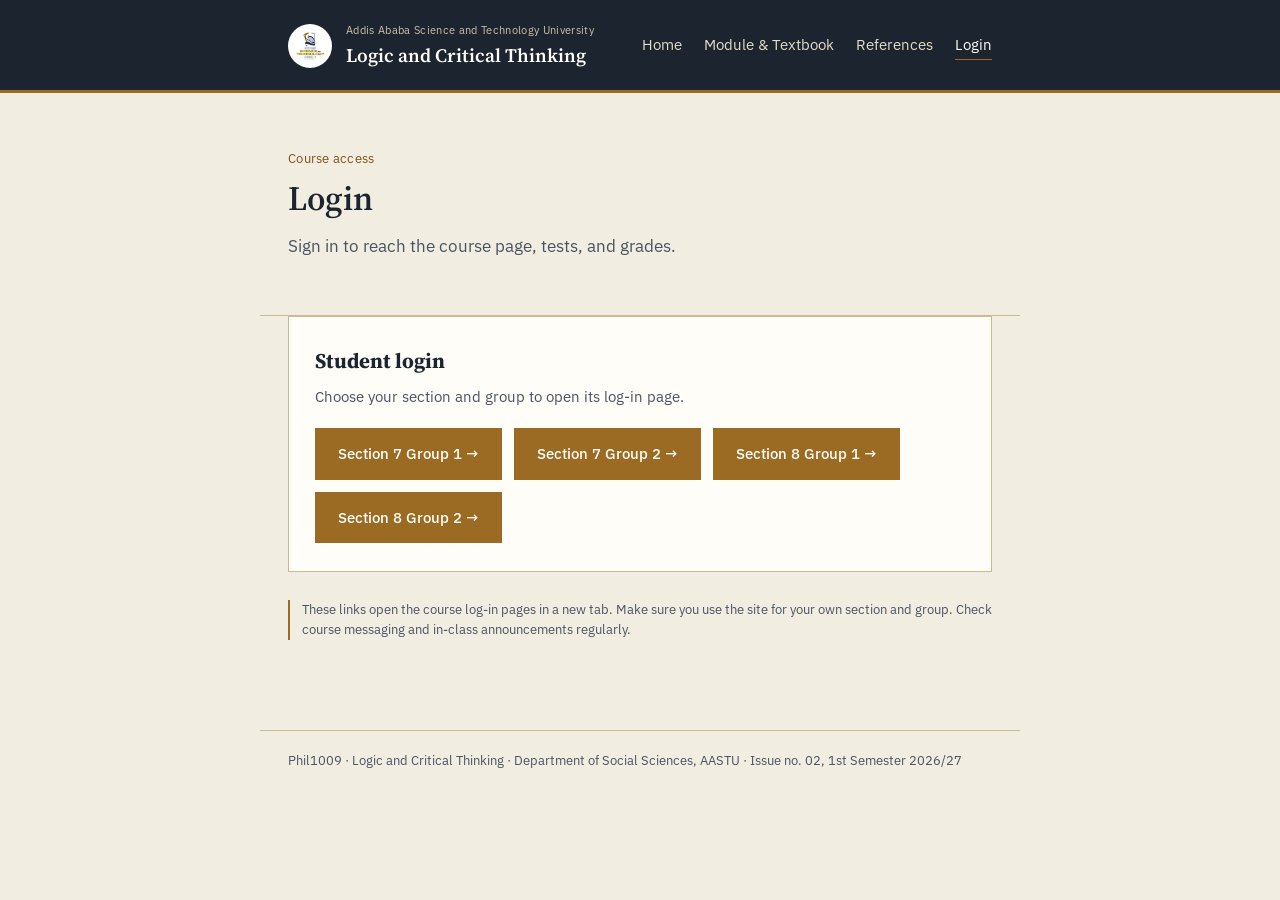
==== account.html @ 27c0beb8 "updte account page" ====
<!DOCTYPE html>
<html lang="en">
<head>
<meta charset="UTF-8">
<meta name="viewport" content="width=device-width, initial-scale=1.0">
<title>Login — Phil1009</title>
<link rel="stylesheet" href="style.css">
</head>
<body>

<header class="site">
  <div class="header-inner">
    <div class="brand">
      <img class="seal" src="logo.jpg" alt="Addis Ababa Science and Technology University logo">
      <div class="brand-text">
        <p class="university">Addis Ababa Science and Technology University</p>
        <p class="course">Logic and Critical Thinking</p>
      </div>
    </div>
    <nav class="site">
      <a href="index.html">Home</a>
      <a href="module.html">Module &amp; Textbook</a>
      <a href="references.html">References</a>
      <a href="account.html" class="current">Login</a>
    </nav>
  </div>
</header>

<main>
  <section class="hero wrap" style="padding-bottom: 30px;">
    <p class="code">Course access</p>
    <h1 style="font-size: 34px;">Login</h1>
    <p class="lede">Sign in to reach the course page, tests, and grades.</p>
  </section>

  <section class="wrap" style="padding-bottom: 60px;">
    <div class="account-card">
      <h2>Student login</h2>
      <p>Choose your section and group to open its log-in page.</p>
      <div style="display: flex; flex-wrap: wrap; gap: 12px;">
        <a class="btn btn-gold" href="https://section7group1.moodiy.app/login/index.php" target="_blank" rel="noopener">Section 7 Group 1 &rarr;</a>
        <a class="btn btn-gold" href="https://section7group2.moodiy.app/login/index.php" target="_blank" rel="noopener">Section 7 Group 2 &rarr;</a>
        <a class="btn btn-gold" href="https://section8group1.moodiy.com/login/index.php" target="_blank" rel="noopener">Section 8 Group 1 &rarr;</a>
        <a class="btn btn-gold" href="https://section8group2.moodiy.app/login/index.php" target="_blank" rel="noopener">Section 8 Group 2 &rarr;</a>
      </div>
    </div>
    <p class="note" style="margin-top: 28px;">These links open the course log-in pages in a new tab. Make sure you use the site for your own section and group. Check course messaging and in-class announcements regularly.</p>
  </section>
</main>

<footer class="site">
  <div class="wrap">
    Phil1009 · Logic and Critical Thinking · Department of Social Sciences, AASTU · Issue no. 02, 1st Semester 2026/27
  </div>
</footer>

</body>
</html>
---- style.css ----
/* MCiE1012 — Moral and Civic Education
   Design note: the visual language borrows from the syllabus itself —
   numbered sections, hairline rules, a seal mark — rather than a generic
   course-platform look. Navy ink on parchment, one gold accent used
   sparingly for the seal and for primary actions. */

@import url('https://fonts.googleapis.com/css2?family=Source+Serif+4:opsz,wght@8..60,400;8..60,500;8..60,600;8..60,700&family=IBM+Plex+Sans:wght@400;500;600&display=swap');

:root {
  --ink: #1c2430;
  --ink-soft: #4a5364;
  --paper: #f2ede1;
  --paper-deep: #e8e0cd;
  --paper-line: #cabb96;
  --gold: #9c6b23;
  --gold-deep: #7c5419;
  --white: #fffdf8;
  --max: 760px;
  --serif: 'Source Serif 4', Georgia, serif;
  --sans: 'IBM Plex Sans', -apple-system, sans-serif;
}

* { box-sizing: border-box; }

html { scroll-behavior: smooth; }

body {
  margin: 0;
  background: var(--paper);
  color: var(--ink);
  font-family: var(--sans);
  line-height: 1.55;
  -webkit-font-smoothing: antialiased;
}

a { color: var(--gold-deep); }
a:focus-visible, button:focus-visible { outline: 2px solid var(--gold-deep); outline-offset: 3px; }

img { max-width: 100%; display: block; }

.wrap { max-width: var(--max); margin: 0 auto; padding-left: 28px; padding-right: 28px; }

/* ---------- Header ---------- */

header.site {
  background: var(--ink);
  color: var(--paper);
  border-bottom: 3px solid var(--gold);
  position: sticky;
  top: 0;
  z-index: 100;
}

.header-inner {
  max-width: var(--max);
  margin: 0 auto;
  padding: 22px 28px 20px;
  display: flex;
  align-items: center;
  justify-content: space-between;
  gap: 20px;
  flex-wrap: wrap;
}

.brand { display: flex; align-items: center; gap: 14px; }

.seal {
  width: 44px;
  height: 44px;
  flex: none;
  border-radius: 50%;
  object-fit: cover;
  background: var(--paper);
}

.brand-text .university {
  font-family: var(--sans);
  font-size: 11px;
  letter-spacing: 0.03em;
  color: #c9c2ac;
  margin: 0;
}

.brand-text .course {
  font-family: var(--serif);
  font-size: 19px;
  font-weight: 600;
  margin: 2px 0 0;
  color: var(--white);
}

nav.site {
  display: flex;
  gap: 22px;
  font-size: 15px;
}

nav.site a {
  color: #e4ddc9;
  text-decoration: none;
  padding-bottom: 3px;
  border-bottom: 1px solid transparent;
}

nav.site a:hover { border-bottom-color: var(--gold); }

nav.site a.current {
  color: var(--white);
  border-bottom-color: var(--gold);
}

/* ---------- Hero ---------- */

.hero {
  padding-top: 56px;
  padding-bottom: 44px;
  border-bottom: 1px solid var(--paper-line);
}

.hero .code {
  font-family: var(--sans);
  font-size: 13px;
  color: var(--gold-deep);
  letter-spacing: 0.02em;
  margin: 0 0 10px;
}

.hero h1 {
  font-family: var(--serif);
  font-size: clamp(32px, 5vw, 46px);
  line-height: 1.1;
  margin: 0 0 16px;
  font-weight: 600;
}

.hero .lede {
  font-size: 17px;
  color: var(--ink-soft);
  max-width: 58ch;
  margin: 0 0 26px;
}

.meta-line {
  font-size: 14px;
  color: var(--ink-soft);
  margin: 0 0 28px;
}

.meta-line strong { color: var(--ink); font-weight: 600; }

/* ---------- Buttons ---------- */

.btn {
  display: inline-flex;
  align-items: center;
  gap: 10px;
  font-family: var(--sans);
  font-size: 15px;
  font-weight: 500;
  text-decoration: none;
  padding: 13px 22px;
  border: 1px solid transparent;
  cursor: pointer;
}

.btn-primary {
  background: var(--ink);
  color: var(--white);
}
.btn-primary:hover { background: #2c3646; }

.btn-gold {
  background: var(--gold);
  color: var(--white);
}
.btn-gold:hover { background: var(--gold-deep); }

.btn-outline {
  background: transparent;
  border-color: var(--ink);
  color: var(--ink);
}
.btn-outline:hover { background: var(--ink); color: var(--white); }

.btn svg { flex: none; }

/* ---------- Sections ---------- */

section.block {
  padding-top: 44px;
  padding-bottom: 44px;
  border-bottom: 1px solid var(--paper-line);
}

section.block:last-of-type { border-bottom: none; }

.block h2 {
  font-family: var(--serif);
  font-size: 26px;
  font-weight: 600;
  margin: 0 0 6px;
  display: flex;
  align-items: baseline;
  gap: 12px;
}

.block h2 .num {
  font-family: var(--sans);
  font-size: 14px;
  color: var(--gold-deep);
  font-weight: 500;
}

.block > p.intro {
  color: var(--ink-soft);
  margin: 0 0 22px;
  max-width: 62ch;
}

.block p { margin: 0 0 14px; }

ul.plain, ol.plain {
  margin: 0;
  padding: 0;
  list-style: none;
}

ul.plain li, ol.plain li {
  padding: 10px 0;
  border-top: 1px solid var(--paper-line);
  font-size: 15.5px;
}

ul.plain li:first-child, ol.plain li:first-child { border-top: none; }

.clo-grid {
  display: grid;
  grid-template-columns: 1fr 1fr;
  gap: 1px;
  background: var(--paper-line);
  border: 1px solid var(--paper-line);
}

.clo-grid .cell {
  background: var(--paper);
  padding: 16px 18px;
}

.clo-grid .cell .tag {
  font-size: 12px;
  color: var(--gold-deep);
  font-weight: 600;
  margin: 0 0 6px;
}

.clo-grid .cell p { margin: 0; font-size: 14.5px; }

table.sched {
  width: 100%;
  border-collapse: collapse;
  font-size: 14.5px;
}

table.sched th {
  text-align: left;
  font-family: var(--sans);
  font-weight: 600;
  font-size: 12.5px;
  color: var(--ink-soft);
  padding: 0 12px 10px 0;
  border-bottom: 1px solid var(--ink);
}

table.sched td {
  padding: 14px 12px 14px 0;
  border-bottom: 1px solid var(--paper-line);
  vertical-align: top;
}

table.sched td.wk { white-space: nowrap; color: var(--ink-soft); }
table.sched td.clo { white-space: nowrap; color: var(--gold-deep); font-size: 13px; }

.assess-list { margin: 0; padding: 0; list-style: none; }
.assess-row {
  display: flex;
  justify-content: space-between;
  gap: 16px;
  padding: 12px 0;
  border-top: 1px solid var(--paper-line);
  font-size: 15px;
}
.assess-row:first-child { border-top: none; }
.assess-row .weight { color: var(--gold-deep); font-weight: 600; white-space: nowrap; }

/* ---------- Module page ---------- */

.module-card {
  border: 1px solid var(--paper-line);
  background: var(--white);
}

.module-card + .module-card {
  margin-top: 28px;
}

.module-figure {
  border-bottom: 1px solid var(--paper-line);
  background: var(--paper-deep);
  overflow: hidden;
}

.module-figure img {
  width: 100%;
  height: 320px;
  object-fit: cover;
  object-position: center;
}

@media (max-width: 620px) {
  .module-figure img { height: 220px; }
}

.module-body { padding: 26px 28px 28px; }

.module-body h2 {
  font-family: var(--serif);
  font-size: 22px;
  margin: 0 0 8px;
}

.module-body p.desc { color: var(--ink-soft); margin: 0 0 22px; }

.note {
  font-size: 13px;
  color: var(--ink-soft);
  border-left: 2px solid var(--gold);
  padding-left: 12px;
  margin: 22px 0 0;
}

/* ---------- References ---------- */

.ref-group { margin-bottom: 36px; }
.ref-group h2 {
  font-family: var(--serif);
  font-size: 21px;
  margin: 0 0 4px;
}
.ref-group p.intro { color: var(--ink-soft); font-size: 14px; margin: 0 0 18px; }

ol.ref-list {
  margin: 0;
  padding: 0;
  list-style: none;
  counter-reset: ref;
}

ol.ref-list li {
  counter-increment: ref;
  padding: 14px 0 14px 34px;
  border-top: 1px solid var(--paper-line);
  position: relative;
  font-size: 15px;
}
ol.ref-list li:first-child { border-top: none; }

ol.ref-list li::before {
  content: counter(ref) ".";
  position: absolute;
  left: 0;
  color: var(--gold-deep);
  font-weight: 600;
  font-size: 14px;
}

ol.ref-list li a { word-break: break-all; }

/* ---------- Account ---------- */

.account-grid {
  display: grid;
  grid-template-columns: 1fr 1fr;
  gap: 20px;
}

.account-card {
  border: 1px solid var(--paper-line);
  background: var(--white);
  padding: 28px 26px;
}

.account-card h2 {
  font-family: var(--serif);
  font-size: 21px;
  margin: 0 0 8px;
}

.account-card p {
  color: var(--ink-soft);
  font-size: 14.5px;
  margin: 0 0 20px;
}

/* ---------- Footer ---------- */

footer.site {
  padding: 30px 0 50px;
  color: var(--ink-soft);
  font-size: 13px;
}

footer.site .wrap {
  border-top: 1px solid var(--paper-line);
  padding-top: 20px;
}

/* ---------- Responsive ---------- */

@media (max-width: 780px) {
  .wrap { padding-left: 22px; padding-right: 22px; }
  .header-inner { padding: 18px 22px 16px; }
  .hero { padding-top: 40px; padding-bottom: 34px; }
  section.block { padding-top: 34px; padding-bottom: 34px; }
}

@media (max-width: 620px) {
  .clo-grid { grid-template-columns: 1fr; }
  .account-grid { grid-template-columns: 1fr; }

  nav.site {
    flex-wrap: wrap;
    gap: 10px 16px;
    font-size: 14px;
    width: 100%;
  }

  .brand { gap: 10px; }
  .seal { width: 36px; height: 36px; }
  .brand-text .course { font-size: 17px; }

  .hero .lede { font-size: 15.5px; }
  .meta-line { line-height: 1.7; }

  .btn { width: 100%; justify-content: center; padding: 14px 20px; }

  .block h2 { font-size: 22px; }

  .sched-scroll { overflow-x: auto; -webkit-overflow-scrolling: touch; margin: 0 -22px; padding: 0 22px; }
  table.sched { font-size: 13px; min-width: 480px; }
  table.sched th:nth-child(3), table.sched td:nth-child(3) { display: none; }

  .module-body { padding: 22px 20px 24px; }
  .account-card { padding: 22px 20px; }

  .assess-row { font-size: 14px; }
  ol.ref-list li a { word-break: break-word; }
}

@media (max-width: 400px) {
  .wrap { padding-left: 16px; padding-right: 16px; }
  .header-inner { padding: 16px 16px 14px; }
  .hero .code { font-size: 12px; }
  .btn { font-size: 14px; padding: 13px 16px; }
  table.sched { min-width: 420px; }
}

@media (hover: none) {
  .btn:active { opacity: 0.85; }
}

@media (prefers-reduced-motion: reduce) {
  html { scroll-behavior: auto; }
}
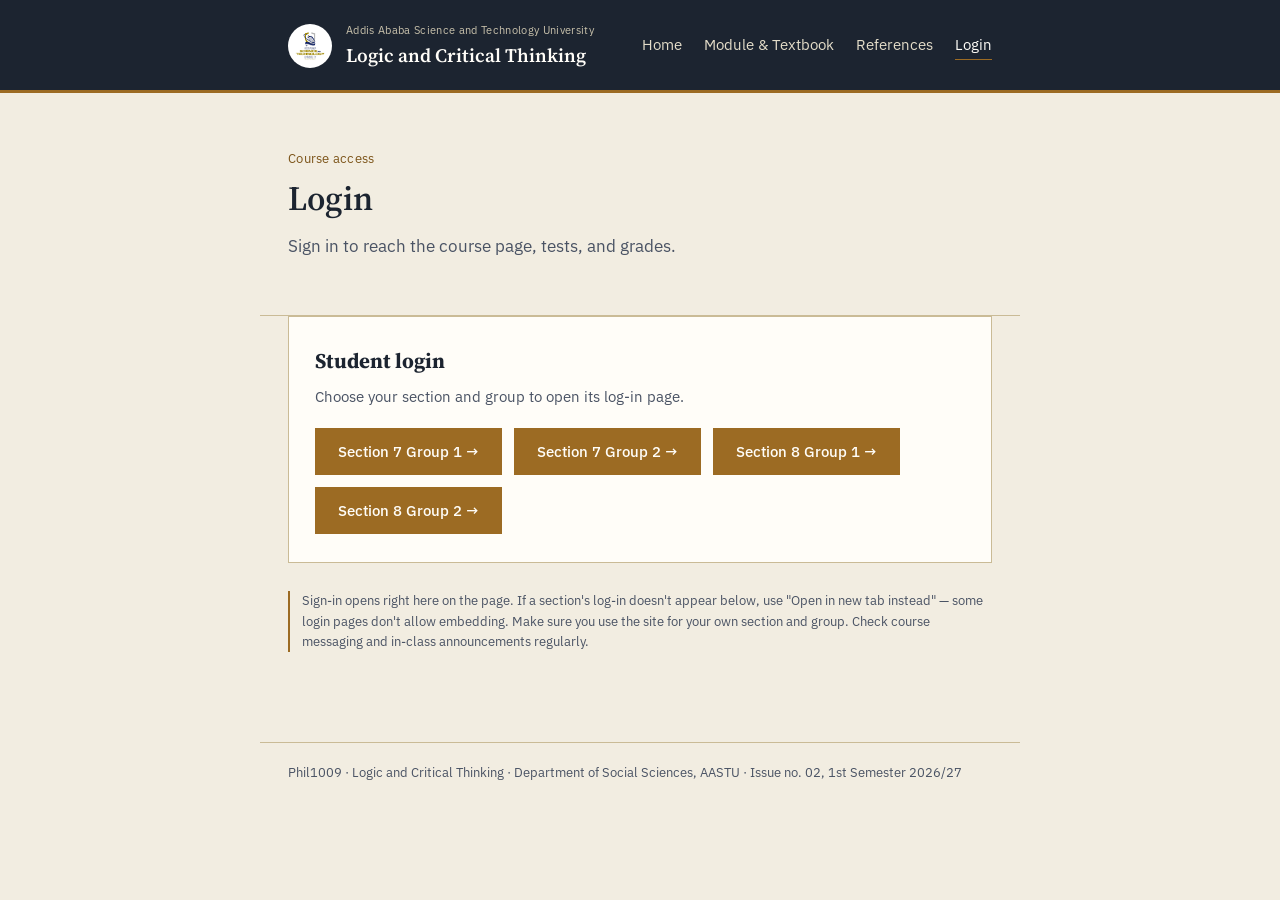
==== commit 92c2a8d9: "update the project" ====
--- a/account.html
+++ b/account.html
@@ -34,17 +34,42 @@
   </section>
 
   <section class="wrap" style="padding-bottom: 60px;">
-    <div class="account-card">
+    <div class="account-card" id="login-picker">
       <h2>Student login</h2>
       <p>Choose your section and group to open its log-in page.</p>
       <div style="display: flex; flex-wrap: wrap; gap: 12px;">
-        <a class="btn btn-gold" href="https://section7group1.moodiy.app/login/index.php" target="_blank" rel="noopener">Section 7 Group 1 &rarr;</a>
-        <a class="btn btn-gold" href="https://section7group2.moodiy.app/login/index.php" target="_blank" rel="noopener">Section 7 Group 2 &rarr;</a>
-        <a class="btn btn-gold" href="https://section8group1.moodiy.com/login/index.php" target="_blank" rel="noopener">Section 8 Group 1 &rarr;</a>
-        <a class="btn btn-gold" href="https://section8group2.moodiy.app/login/index.php" target="_blank" rel="noopener">Section 8 Group 2 &rarr;</a>
+        <button type="button" class="btn btn-gold" onclick="showLogin('https://section7group1.moodiy.app/login/index.php')">Section 7 Group 1 &rarr;</button>
+        <button type="button" class="btn btn-gold" onclick="showLogin('https://section7group2.moodiy.app/login/index.php')">Section 7 Group 2 &rarr;</button>
+        <button type="button" class="btn btn-gold" onclick="showLogin('https://section8group1.moodiy.com/login/index.php')">Section 8 Group 1 &rarr;</button>
+        <button type="button" class="btn btn-gold" onclick="showLogin('https://section8group2.moodiy.app/login/index.php')">Section 8 Group 2 &rarr;</button>
       </div>
     </div>
-    <p class="note" style="margin-top: 28px;">These links open the course log-in pages in a new tab. Make sure you use the site for your own section and group. Check course messaging and in-class announcements regularly.</p>
+
+    <div class="account-card" id="login-frame-card" style="display:none; padding: 0; overflow: hidden;">
+      <div style="display:flex; align-items:center; justify-content:space-between; padding: 14px 18px; border-bottom: 1px solid var(--paper-line);">
+        <button type="button" class="btn btn-outline" style="padding: 8px 14px;" onclick="hideLogin()">&larr; Back</button>
+        <a id="login-frame-fallback" class="btn btn-outline" style="padding: 8px 14px;" href="#" target="_blank" rel="noopener">Open in new tab instead &rarr;</a>
+      </div>
+      <iframe id="login-frame" src="" title="Course login" style="width:100%; height: 640px; border: none; display: block;"></iframe>
+    </div>
+
+    <p class="note" style="margin-top: 28px;">Sign-in opens right here on the page. If a section's log-in doesn't appear below, use "Open in new tab instead" — some login pages don't allow embedding. Make sure you use the site for your own section and group. Check course messaging and in-class announcements regularly.</p>
+
+    <script>
+      function showLogin(url) {
+        document.getElementById('login-picker').style.display = 'none';
+        var card = document.getElementById('login-frame-card');
+        card.style.display = 'block';
+        document.getElementById('login-frame').src = url;
+        document.getElementById('login-frame-fallback').href = url;
+        card.scrollIntoView({ behavior: 'smooth', block: 'start' });
+      }
+      function hideLogin() {
+        document.getElementById('login-frame-card').style.display = 'none';
+        document.getElementById('login-frame').src = '';
+        document.getElementById('login-picker').style.display = 'block';
+      }
+    </script>
   </section>
 </main>
 
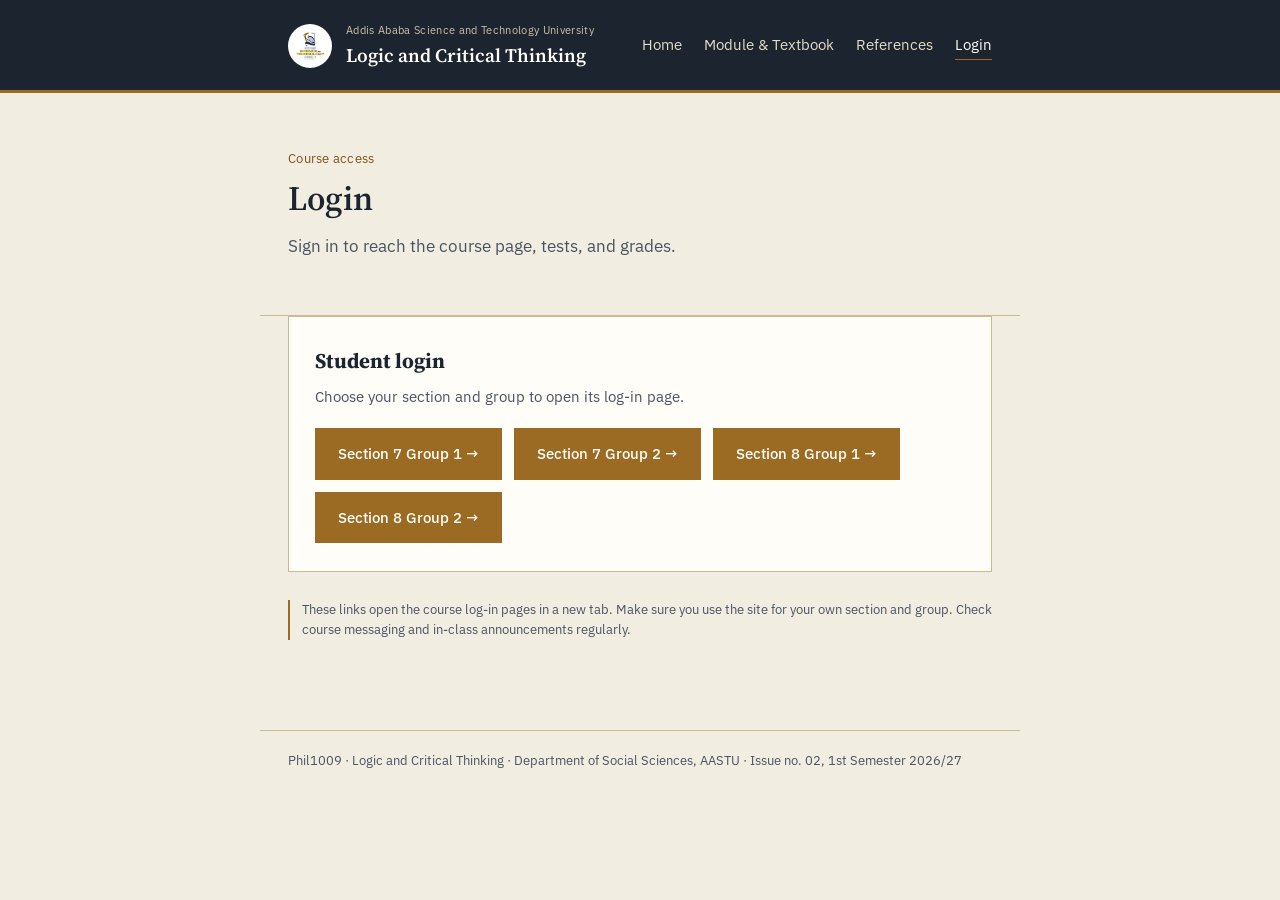
==== commit b9b5a305: "update the project" ====
--- a/account.html
+++ b/account.html
@@ -34,42 +34,17 @@
   </section>
 
   <section class="wrap" style="padding-bottom: 60px;">
-    <div class="account-card" id="login-picker">
+    <div class="account-card">
       <h2>Student login</h2>
       <p>Choose your section and group to open its log-in page.</p>
       <div style="display: flex; flex-wrap: wrap; gap: 12px;">
-        <button type="button" class="btn btn-gold" onclick="showLogin('https://section7group1.moodiy.app/login/index.php')">Section 7 Group 1 &rarr;</button>
-        <button type="button" class="btn btn-gold" onclick="showLogin('https://section7group2.moodiy.app/login/index.php')">Section 7 Group 2 &rarr;</button>
-        <button type="button" class="btn btn-gold" onclick="showLogin('https://section8group1.moodiy.com/login/index.php')">Section 8 Group 1 &rarr;</button>
-        <button type="button" class="btn btn-gold" onclick="showLogin('https://section8group2.moodiy.app/login/index.php')">Section 8 Group 2 &rarr;</button>
+        <a class="btn btn-gold" href="https://section7group1.moodiy.app/login/index.php" target="_blank" rel="noopener">Section 7 Group 1 &rarr;</a>
+        <a class="btn btn-gold" href="https://section7group2.moodiy.app/login/index.php" target="_blank" rel="noopener">Section 7 Group 2 &rarr;</a>
+        <a class="btn btn-gold" href="https://section8group1.moodiy.com/login/index.php" target="_blank" rel="noopener">Section 8 Group 1 &rarr;</a>
+        <a class="btn btn-gold" href="https://section8group2.moodiy.app/login/index.php" target="_blank" rel="noopener">Section 8 Group 2 &rarr;</a>
       </div>
     </div>
-
-    <div class="account-card" id="login-frame-card" style="display:none; padding: 0; overflow: hidden;">
-      <div style="display:flex; align-items:center; justify-content:space-between; padding: 14px 18px; border-bottom: 1px solid var(--paper-line);">
-        <button type="button" class="btn btn-outline" style="padding: 8px 14px;" onclick="hideLogin()">&larr; Back</button>
-        <a id="login-frame-fallback" class="btn btn-outline" style="padding: 8px 14px;" href="#" target="_blank" rel="noopener">Open in new tab instead &rarr;</a>
-      </div>
-      <iframe id="login-frame" src="" title="Course login" style="width:100%; height: 640px; border: none; display: block;"></iframe>
-    </div>
-
-    <p class="note" style="margin-top: 28px;">Sign-in opens right here on the page. If a section's log-in doesn't appear below, use "Open in new tab instead" — some login pages don't allow embedding. Make sure you use the site for your own section and group. Check course messaging and in-class announcements regularly.</p>
-
-    <script>
-      function showLogin(url) {
-        document.getElementById('login-picker').style.display = 'none';
-        var card = document.getElementById('login-frame-card');
-        card.style.display = 'block';
-        document.getElementById('login-frame').src = url;
-        document.getElementById('login-frame-fallback').href = url;
-        card.scrollIntoView({ behavior: 'smooth', block: 'start' });
-      }
-      function hideLogin() {
-        document.getElementById('login-frame-card').style.display = 'none';
-        document.getElementById('login-frame').src = '';
-        document.getElementById('login-picker').style.display = 'block';
-      }
-    </script>
+    <p class="note" style="margin-top: 28px;">These links open the course log-in pages in a new tab. Make sure you use the site for your own section and group. Check course messaging and in-class announcements regularly.</p>
   </section>
 </main>
 
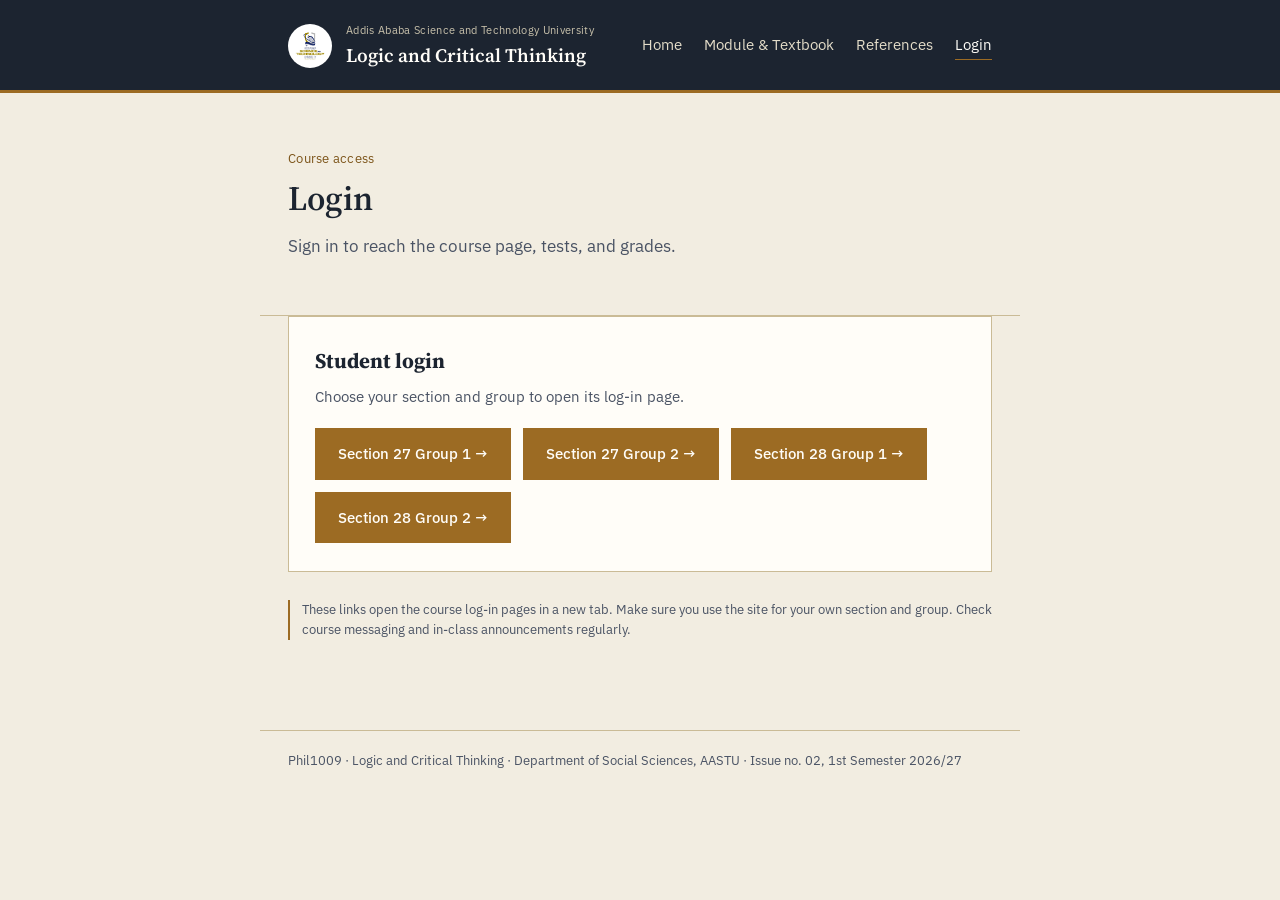
==== commit fec77658: "update" ====
--- a/account.html
+++ b/account.html
@@ -38,10 +38,10 @@
       <h2>Student login</h2>
       <p>Choose your section and group to open its log-in page.</p>
       <div style="display: flex; flex-wrap: wrap; gap: 12px;">
-        <a class="btn btn-gold" href="https://section7group1.moodiy.app/login/index.php" target="_blank" rel="noopener">Section 7 Group 1 &rarr;</a>
-        <a class="btn btn-gold" href="https://section7group2.moodiy.app/login/index.php" target="_blank" rel="noopener">Section 7 Group 2 &rarr;</a>
-        <a class="btn btn-gold" href="https://section8group1.moodiy.com/login/index.php" target="_blank" rel="noopener">Section 8 Group 1 &rarr;</a>
-        <a class="btn btn-gold" href="https://section8group2.moodiy.app/login/index.php" target="_blank" rel="noopener">Section 8 Group 2 &rarr;</a>
+        <a class="btn btn-gold" href="https://section27group1.moodiy.app/login/index.php" target="_blank" rel="noopener">Section 27 Group 1 &rarr;</a>
+        <a class="btn btn-gold" href="https://section27group2.moodiy.app/login/index.php" target="_blank" rel="noopener">Section 27 Group 2 &rarr;</a>
+        <a class="btn btn-gold" href="https://section28group1.moodiy.com/login/index.php" target="_blank" rel="noopener">Section 28 Group 1 &rarr;</a>
+        <a class="btn btn-gold" href="https://section28group2.moodiy.app/login/index.php" target="_blank" rel="noopener">Section 28 Group 2 &rarr;</a>
       </div>
     </div>
     <p class="note" style="margin-top: 28px;">These links open the course log-in pages in a new tab. Make sure you use the site for your own section and group. Check course messaging and in-class announcements regularly.</p>
--- a/style.css
+++ b/style.css
@@ -241,6 +241,11 @@
   border: 1px solid var(--paper-line);
 }
 
+.plo-grid {
+  grid-auto-flow: column;
+  grid-template-rows: repeat(6, auto);
+}
+
 .clo-grid .cell {
   background: var(--paper);
   padding: 16px 18px;
@@ -425,6 +430,7 @@
 
 @media (max-width: 620px) {
   .clo-grid { grid-template-columns: 1fr; }
+  .plo-grid { grid-auto-flow: row; grid-template-rows: none; }
   .account-grid { grid-template-columns: 1fr; }
 
   nav.site {
@@ -447,7 +453,7 @@
 
   .sched-scroll { overflow-x: auto; -webkit-overflow-scrolling: touch; margin: 0 -22px; padding: 0 22px; }
   table.sched { font-size: 13px; min-width: 480px; }
-  table.sched th:nth-child(3), table.sched td:nth-child(3) { display: none; }
+  table.weekly th:nth-child(3), table.weekly td:nth-child(3) { display: none; }
 
   .module-body { padding: 22px 20px 24px; }
   .account-card { padding: 22px 20px; }
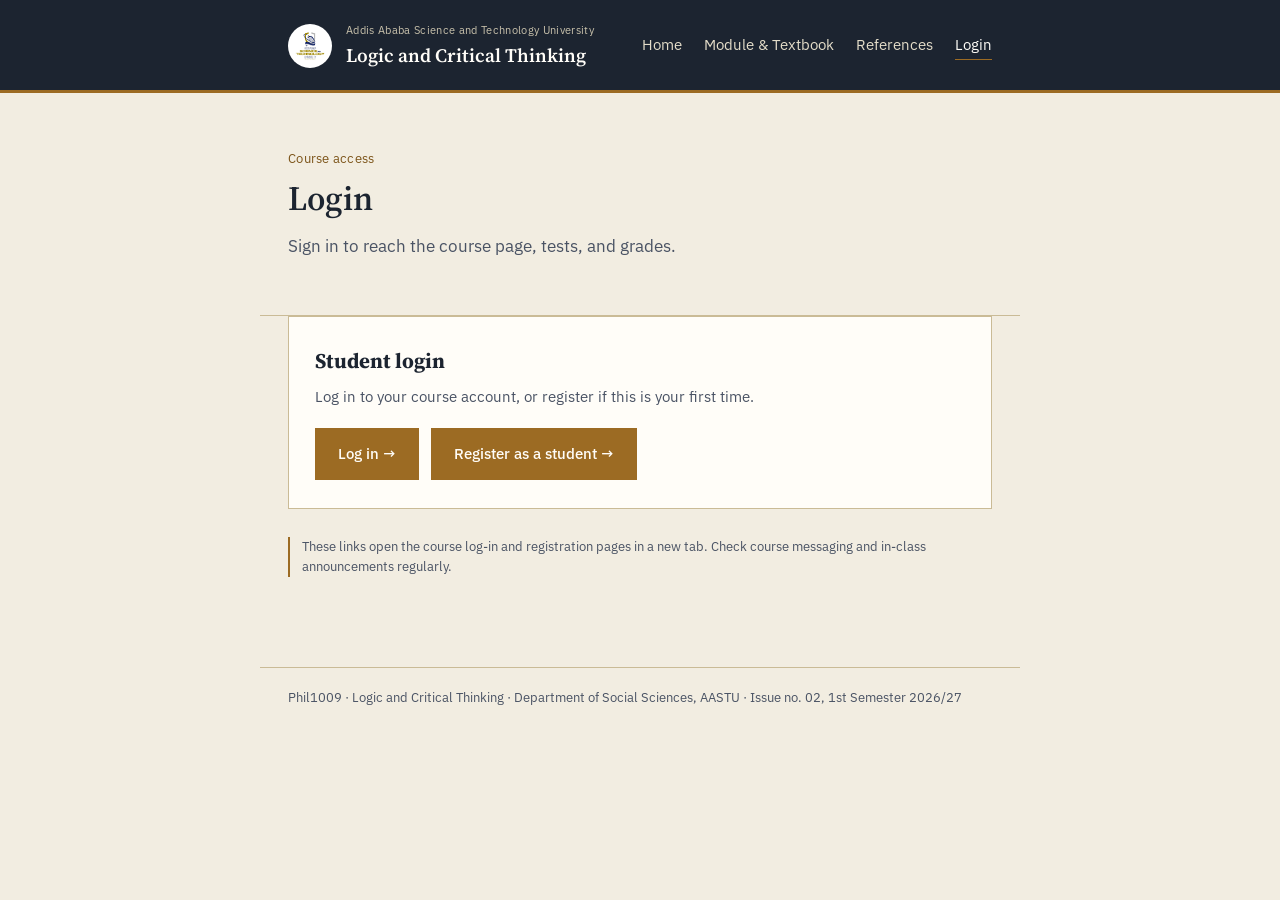
==== commit 7b7a38d8: "update" ====
--- a/account.html
+++ b/account.html
@@ -18,10 +18,10 @@
       </div>
     </div>
     <nav class="site">
-      <a href="index.html">Home</a>
-      <a href="module.html">Module &amp; Textbook</a>
-      <a href="references.html">References</a>
-      <a href="account.html" class="current">Login</a>
+      <a href="/">Home</a>
+      <a href="module">Module &amp; Textbook</a>
+      <a href="references">References</a>
+      <a href="account" class="current">Login</a>
     </nav>
   </div>
 </header>
@@ -36,15 +36,13 @@
   <section class="wrap" style="padding-bottom: 60px;">
     <div class="account-card">
       <h2>Student login</h2>
-      <p>Choose your section and group to open its log-in page.</p>
+      <p>Log in to your course account, or register if this is your first time.</p>
       <div style="display: flex; flex-wrap: wrap; gap: 12px;">
-        <a class="btn btn-gold" href="https://section27group1.moodiy.app/login/index.php" target="_blank" rel="noopener">Section 27 Group 1 &rarr;</a>
-        <a class="btn btn-gold" href="https://section27group2.moodiy.app/login/index.php" target="_blank" rel="noopener">Section 27 Group 2 &rarr;</a>
-        <a class="btn btn-gold" href="https://section28group1.moodiy.com/login/index.php" target="_blank" rel="noopener">Section 28 Group 1 &rarr;</a>
-        <a class="btn btn-gold" href="https://section28group2.moodiy.app/login/index.php" target="_blank" rel="noopener">Section 28 Group 2 &rarr;</a>
+        <a class="btn btn-gold" href="https://canvaslite.instructure.com/login/canvas" target="_blank" rel="noopener">Log in &rarr;</a>
+        <a class="btn btn-gold" href="https://canvaslite.instructure.com/login/canvas/register/student" target="_blank" rel="noopener">Register as a student &rarr;</a>
       </div>
     </div>
-    <p class="note" style="margin-top: 28px;">These links open the course log-in pages in a new tab. Make sure you use the site for your own section and group. Check course messaging and in-class announcements regularly.</p>
+    <p class="note" style="margin-top: 28px;">These links open the course log-in and registration pages in a new tab. Check course messaging and in-class announcements regularly.</p>
   </section>
 </main>
 
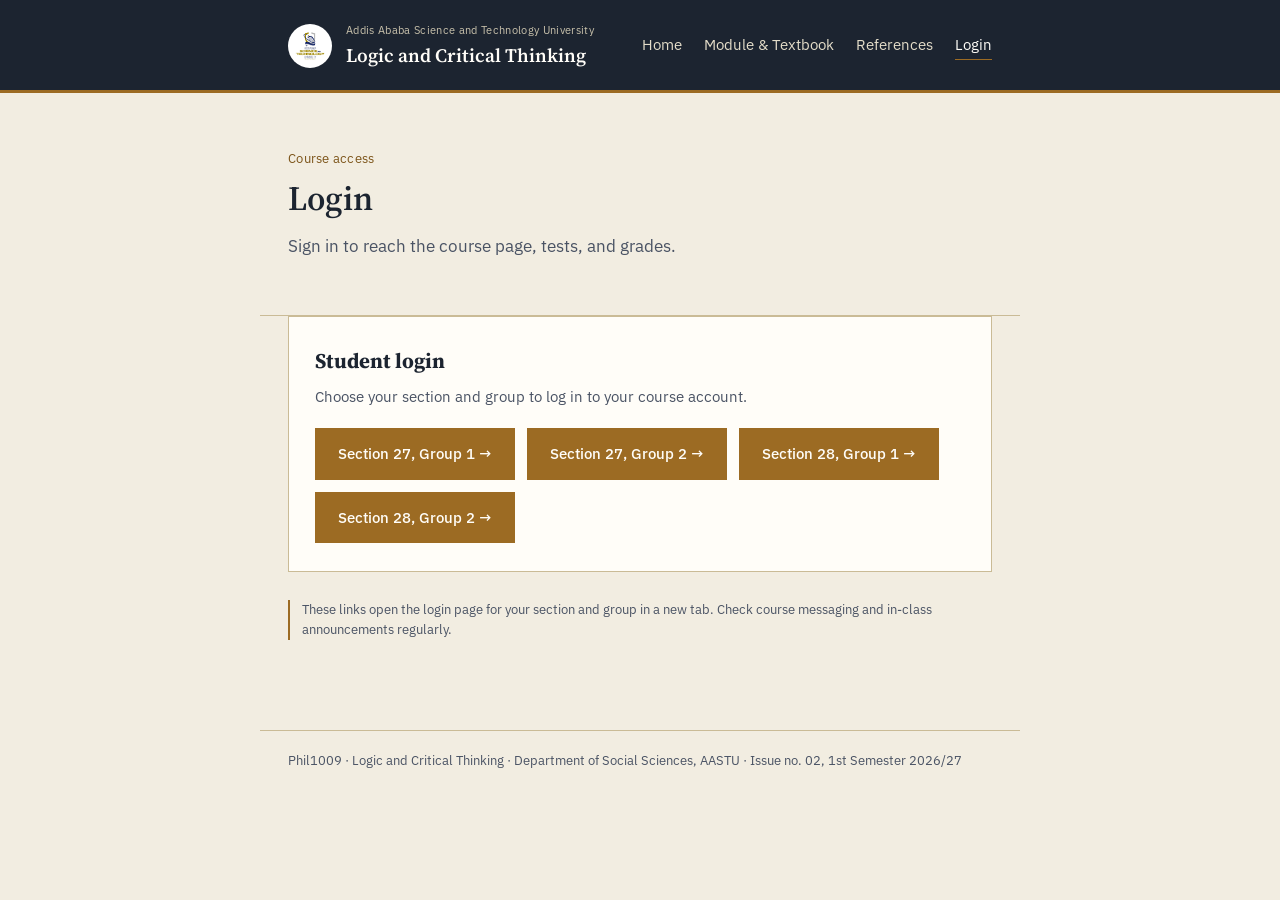
==== commit 7d9dbb9a: "Update project" ====
--- a/account.html
+++ b/account.html
@@ -36,13 +36,15 @@
   <section class="wrap" style="padding-bottom: 60px;">
     <div class="account-card">
       <h2>Student login</h2>
-      <p>Log in to your course account, or register if this is your first time.</p>
+      <p>Choose your section and group to log in to your course account.</p>
       <div style="display: flex; flex-wrap: wrap; gap: 12px;">
-        <a class="btn btn-gold" href="https://canvaslite.instructure.com/login/canvas" target="_blank" rel="noopener">Log in &rarr;</a>
-        <a class="btn btn-gold" href="https://canvaslite.instructure.com/login/canvas/register/student" target="_blank" rel="noopener">Register as a student &rarr;</a>
+        <a class="btn btn-gold" href="https://section27group1.moodiy.app/login/index.php" target="_blank" rel="noopener">Section 27, Group 1 &rarr;</a>
+        <a class="btn btn-gold" href="https://section27group2.moodiy.app/login/index.php" target="_blank" rel="noopener">Section 27, Group 2 &rarr;</a>
+        <a class="btn btn-gold" href="https://section28group1.moodiy.app/login/index.php" target="_blank" rel="noopener">Section 28, Group 1 &rarr;</a>
+        <a class="btn btn-gold" href="https://section28group2.moodiy.app/login/index.php" target="_blank" rel="noopener">Section 28, Group 2 &rarr;</a>
       </div>
     </div>
-    <p class="note" style="margin-top: 28px;">These links open the course log-in and registration pages in a new tab. Check course messaging and in-class announcements regularly.</p>
+    <p class="note" style="margin-top: 28px;">These links open the login page for your section and group in a new tab. Check course messaging and in-class announcements regularly.</p>
   </section>
 </main>
 
